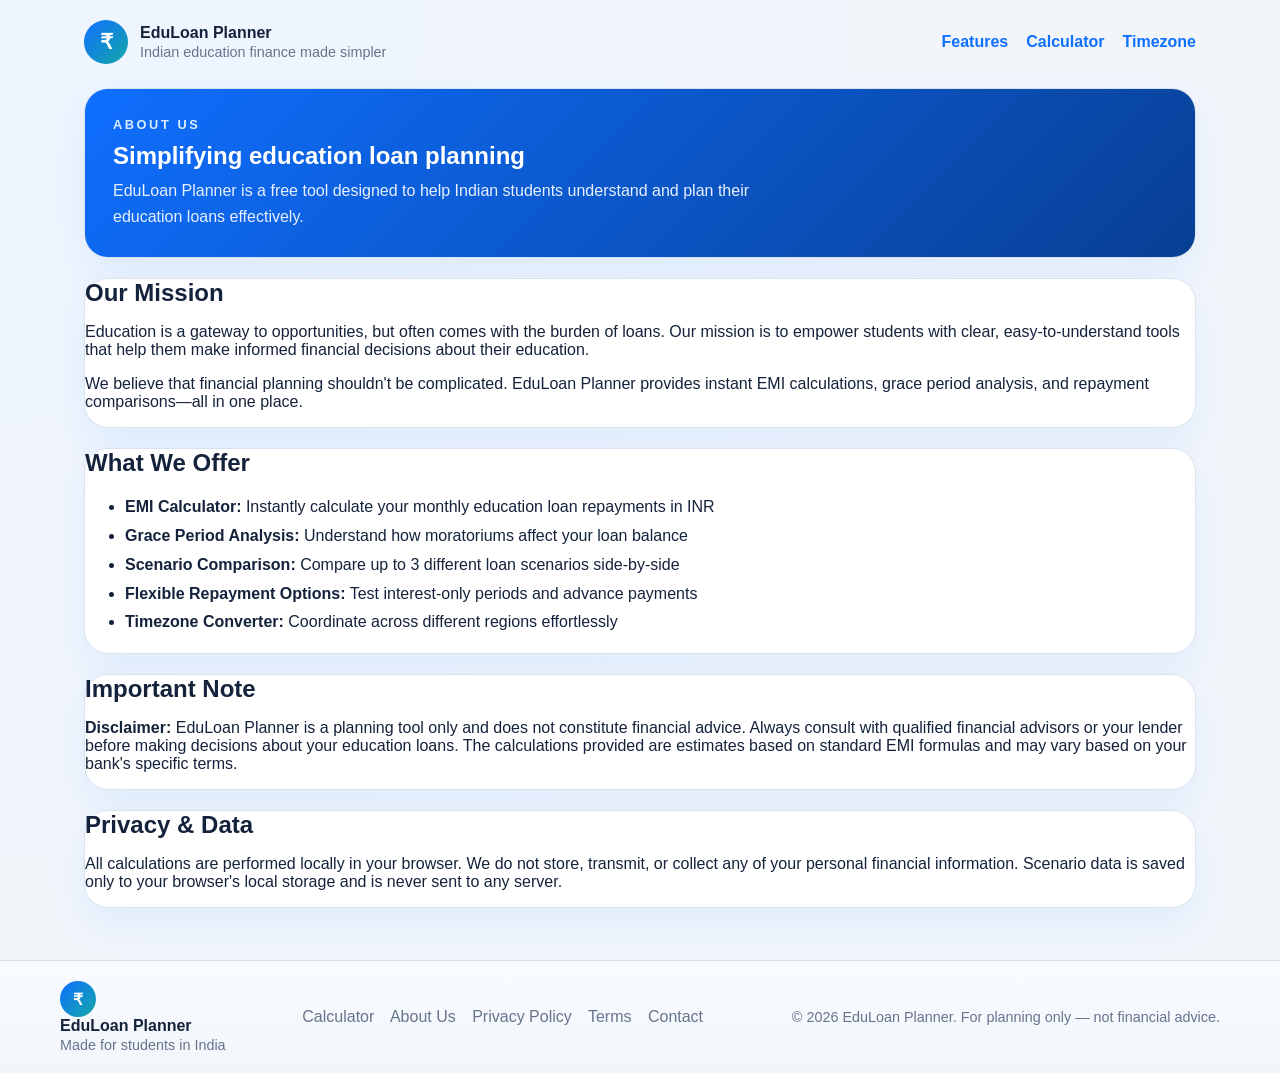
==== about.html @ b0f6a818 "Add about.html" ====
<!DOCTYPE html>
<html lang="en">
  <head>
    <meta charset="UTF-8" />
    <meta name="viewport" content="width=device-width, initial-scale=1.0" />
    <title>About Us | EduLoan Planner</title>
    <meta
      name="description"
      content="Learn about EduLoan Planner and our mission to simplify education loan planning for Indian students."
    />
    <link rel="stylesheet" href="styles.css" />
  </head>
  <body>
    <header class="topbar">
      <div class="brand-block">
        <div class="brand-mark">₹</div>
        <div>
          <p class="brand-name">EduLoan Planner</p>
          <p class="brand-tag">Indian education finance made simpler</p>
        </div>
      </div>
      <nav class="nav">
        <ul class="nav-list">
          <li><a class="nav-link" href="index.html#features">Features</a></li>
          <li><a class="nav-link" href="index.html#calculator">Calculator</a></li>
          <li><a class="nav-link" href="timezone.html">Timezone</a></li>
        </ul>
      </nav>
    </header>

    <main class="page-shell">
      <section class="card hero-card">
        <div class="hero-content">
          <div>
            <p class="eyebrow">About us</p>
            <h1>Simplifying education loan planning</h1>
            <p class="hero-copy">
              EduLoan Planner is a free tool designed to help Indian students understand and plan their education loans effectively.
            </p>
          </div>
        </div>
      </section>

      <section class="card">
        <div class="section-heading">
          <h2>Our Mission</h2>
        </div>
        <p>
          Education is a gateway to opportunities, but often comes with the burden of loans. Our mission is to empower students 
          with clear, easy-to-understand tools that help them make informed financial decisions about their education.
        </p>
        <p>
          We believe that financial planning shouldn't be complicated. EduLoan Planner provides instant EMI calculations, 
          grace period analysis, and repayment comparisons—all in one place.
        </p>
      </section>

      <section class="card">
        <div class="section-heading">
          <h2>What We Offer</h2>
        </div>
        <ul style="line-height: 1.8;">
          <li><strong>EMI Calculator:</strong> Instantly calculate your monthly education loan repayments in INR</li>
          <li><strong>Grace Period Analysis:</strong> Understand how moratoriums affect your loan balance</li>
          <li><strong>Scenario Comparison:</strong> Compare up to 3 different loan scenarios side-by-side</li>
          <li><strong>Flexible Repayment Options:</strong> Test interest-only periods and advance payments</li>
          <li><strong>Timezone Converter:</strong> Coordinate across different regions effortlessly</li>
        </ul>
      </section>

      <section class="card">
        <div class="section-heading">
          <h2>Important Note</h2>
        </div>
        <p>
          <strong>Disclaimer:</strong> EduLoan Planner is a planning tool only and does not constitute financial advice. 
          Always consult with qualified financial advisors or your lender before making decisions about your education loans. 
          The calculations provided are estimates based on standard EMI formulas and may vary based on your bank's specific terms.
        </p>
      </section>

      <section class="card">
        <div class="section-heading">
          <h2>Privacy & Data</h2>
        </div>
        <p>
          All calculations are performed locally in your browser. We do not store, transmit, or collect any of your 
          personal financial information. Scenario data is saved only to your browser's local storage and is never sent to any server.
        </p>
      </section>
    </main>

    <footer class="site-footer">
      <div class="footer-grid">
        <div class="footer-brand">
          <div class="brand-mark small">₹</div>
          <div>
            <p class="brand-name">EduLoan Planner</p>
            <p class="brand-tag">Made for students in India</p>
          </div>
        </div>
        <div class="footer-links">
          <a href="index.html">Calculator</a>
          <a href="about.html">About Us</a>
          <a href="privacy.html">Privacy Policy</a>
          <a href="terms.html">Terms</a>
          <a href="contact.html">Contact</a>
        </div>
        <div class="footer-legal">
          <p>© 2026 EduLoan Planner. For planning only — not financial advice.</p>
        </div>
      </div>
    </footer>
  </body>
</html>
---- styles.css ----
:root {
  color-scheme: light;
  --bg: #f2f6fb;
  --surface: #ffffff;
  --primary: #0f6fff;
  --primary-dark: #0a53bf;
  --accent: #14a8a8;
  --text: #14223b;
  --muted: #66748c;
  --border: #d8e2ee;
}

* {
  box-sizing: border-box;
}

body {
  margin: 0;
  font-family: Inter, "Segoe UI", Roboto, Arial, sans-serif;
  background: radial-gradient(circle at top left, #eef5ff 0%, var(--bg) 60%);
  color: var(--text);
}

.topbar {
  max-width: 1160px;
  margin: 0 auto;
  padding: 20px 24px 0;
  display: flex;
  align-items: center;
  justify-content: space-between;
  gap: 16px;
}

.brand-block {
  display: flex;
  align-items: center;
  gap: 12px;
}

.brand-mark {
  width: 44px;
  height: 44px;
  display: grid;
  place-items: center;
  border-radius: 50%;
  background: linear-gradient(135deg, var(--primary) 0%, var(--accent) 100%);
  color: #fff;
  font-size: 1.3rem;
  font-weight: 800;
}

.brand-name {
  margin: 0;
  font-weight: 800;
}

.brand-tag {
  margin: 2px 0 0;
  color: var(--muted);
  font-size: 0.9rem;
}

.nav-link,
.button-link {
  text-decoration: none;
  color: var(--primary);
  font-weight: 700;
}

.nav {
  display: flex;
  align-items: center;
}

.nav-list {
  list-style: none;
  margin: 0;
  padding: 0;
  display: flex;
  gap: 18px;
}

.page-shell {
  max-width: 1160px;
  margin: 0 auto;
  padding: 24px;
  display: grid;
  gap: 20px;
}

.card {
  background: var(--surface);
  border: 1px solid var(--border);
  border-radius: 24px;
  box-shadow: 0 18px 40px rgba(15, 111, 255, 0.08);
}

.hero-card {
  padding: 28px;
  background: linear-gradient(135deg, #0f6fff 0%, #083f94 100%);
  color: #fff;
}

.hero-content {
  display: grid;
  grid-template-columns: 1.6fr 0.8fr;
  gap: 20px;
  align-items: center;
}

.hero-actions {
  display: flex;
  flex-wrap: wrap;
  gap: 12px;
  margin-top: 18px;
}

.button-link {
  display: inline-flex;
  align-items: center;
  justify-content: center;
  padding: 10px 16px;
  border-radius: 999px;
  background: #fff;
  color: var(--primary);
}

.secondary-link {
  background: rgba(255,255,255,0.16);
  color: #fff;
  border: 1px solid rgba(255,255,255,0.2);
}

.hero-badge {
  padding: 18px;
  border-radius: 20px;
  background: rgba(255,255,255,0.16);
  backdrop-filter: blur(10px);
  text-align: center;
}

.hero-badge p,
.hero-badge span {
  margin: 0;
  color: #e8f0ff;
}

.hero-badge strong {
  display: block;
  font-size: 1.8rem;
  margin: 6px 0;
}

.eyebrow {
  margin: 0 0 10px;
  text-transform: uppercase;
  letter-spacing: 0.2em;
  font-size: 0.8rem;
  font-weight: 700;
  color: #dcecff;
}

h1,
h2,
h3 {
  margin: 0 0 8px;
}

.hero-copy,
.note,
.schedule-head p,
.insight-card p {
  margin: 0;
  color: var(--muted);
  line-height: 1.6;
}

.hero-card .hero-copy {
  color: #e7f0ff;
  max-width: 700px;
}

.calculator-card,
.results-card,
.schedule-card {
  padding: 24px;
}

.control-grid {
  display: grid;
  grid-template-columns: repeat(2, minmax(0, 1fr));
  gap: 18px;
}

.field-group {
  display: grid;
  gap: 8px;
  padding: 14px;
  border: 1px solid var(--border);
  border-radius: 16px;
  background: #fbfdff;
}

.checkbox-field {
  align-content: center;
}

.checkbox-field label {
  justify-content: space-between;
}

.checkbox-field input {
  width: auto;
  accent-color: var(--primary);
}

label {
  display: flex;
  align-items: center;
  justify-content: space-between;
  gap: 8px;
  font-weight: 700;
}

.value-pill {
  display: inline-flex;
  align-items: center;
  padding: 4px 8px;
  border-radius: 999px;
  background: #edf5ff;
  color: var(--primary);
  font-size: 0.85rem;
  font-weight: 700;
}

input[type="number"],
input[type="range"] {
  width: 100%;
}

input[type="number"] {
  padding: 10px 12px;
  border: 1px solid var(--border);
  border-radius: 12px;
  font-size: 1rem;
}

input[type="range"] {
  accent-color: var(--primary);
  cursor: pointer;
}

input:focus {
  outline: 2px solid rgba(15, 111, 255, 0.18);
  border-color: var(--primary);
}

.actions {
  display: flex;
  flex-wrap: wrap;
  gap: 12px;
  margin-top: 18px;
}

button {
  border: none;
  border-radius: 999px;
  padding: 12px 18px;
  font-size: 1rem;
  font-weight: 700;
  cursor: pointer;
  background: var(--primary);
  color: #fff;
}

button:hover {
  background: var(--primary-dark);
}

.secondary-btn {
  background: #e9f2ff;
  color: var(--primary);
}

.secondary-btn:hover {
  background: #dceaff;
}

.section-heading {
  margin-bottom: 16px;
}

.feature-grid {
  display: grid;
  grid-template-columns: repeat(3, minmax(0, 1fr));
  gap: 14px;
}

.feature-box {
  padding: 16px;
  border: 1px solid var(--border);
  border-radius: 16px;
  background: #f8fbff;
}

/* Alignment and spacing fixes for the features section */
.feature-card {
  padding: 24px;
}

.feature-grid {
  align-items: start;
}

.feature-box {
  display: flex;
  flex-direction: column;
  justify-content: flex-start;
  min-height: 120px;
}

.section-heading .eyebrow {
  margin-bottom: 8px;
  color: rgba(20,34,59,0.14);
  letter-spacing: 0.18em;
}

.feature-box h3 {
  margin-bottom: 6px;
}

.feature-box p {
  margin: 0;
  color: var(--muted);
  line-height: 1.6;
}

.results-grid {
  display: grid;
  grid-template-columns: repeat(3, minmax(0, 1fr));
  gap: 14px;
}

/* Timezone calculator styles */
.timezone-card {
  padding: 20px;
}

.timezone-grid {
  display: grid;
  grid-template-columns: 1fr 1fr;
  gap: 18px;
  align-items: start;
}

.timezone-controls label {
  display: block;
  margin-top: 10px;
  font-weight: 700;
}

.timezone-output {
  padding: 14px;
  border: 1px solid var(--border);
  border-radius: 12px;
  background: #fbfdff;
}

.timezone-reference-card {
  padding: 24px;
}

.timezone-reference-grid {
  display: grid;
  grid-template-columns: repeat(auto-fit, minmax(200px, 1fr));
  gap: 14px;
}

.tz-ref-card {
  padding: 16px;
  background: linear-gradient(135deg, #f8fbff 0%, #eefdfd 100%);
  border: 1px solid #d8e2ee;
  border-radius: 12px;
  text-align: center;
}

.tz-name {
  margin: 0 0 8px;
  font-size: 0.9rem;
  color: var(--muted);
  font-weight: 600;
}

.tz-time {
  display: block;
  font-size: 1.4rem;
  color: var(--primary);
  font-weight: 800;
  font-family: 'Courier New', monospace;
}

@media (max-width: 820px) {
  .timezone-grid {
    grid-template-columns: 1fr;
  }

  .timezone-reference-grid {
    grid-template-columns: repeat(auto-fit, minmax(150px, 1fr));
  }
}

.result-box,
.insight-card {
  padding: 16px;
  background: #f8fbff;
  border: 1px solid #e5efff;
  border-radius: 16px;
}

.result-label {
  display: block;
  font-size: 0.9rem;
  color: var(--muted);
  margin-bottom: 8px;
}

.result-box strong {
  font-size: 1.25rem;
}

.insight-grid {
  display: grid;
  grid-template-columns: repeat(2, minmax(0, 1fr));
  gap: 14px;
  margin-top: 14px;
}

.accent-card {
  background: linear-gradient(135deg, #f2f8ff 0%, #eefdfd 100%);
}

.chart-wrap {
  margin-top: 16px;
  border-radius: 16px;
  padding: 16px;
  background: linear-gradient(135deg, #f8fbff 0%, #eef6ff 100%);
  border: 1px solid #e2ebf8;
}

canvas {
  width: 100%;
  height: auto;
}

.schedule-head {
  display: flex;
  align-items: center;
  justify-content: space-between;
  gap: 12px;
  margin-bottom: 12px;
}

.table-wrap {
  overflow-x: auto;
}

table {
  width: 100%;
  border-collapse: collapse;
}

th,
td {
  padding: 10px 12px;
  border-bottom: 1px solid #e9eff6;
  text-align: left;
}

th {
  color: var(--muted);
  font-size: 0.9rem;
  font-weight: 700;
  text-transform: uppercase;
  letter-spacing: 0.04em;
}

tr:last-child td {
  border-bottom: none;
}

@media (max-width: 820px) {
  .control-grid,
  .results-grid,
  .insight-grid,
  .feature-grid,
  .hero-content {
    grid-template-columns: 1fr;
  }

  .schedule-head {
    flex-direction: column;
    align-items: flex-start;
  }

  .topbar {
    flex-direction: column;
    align-items: flex-start;
  }
}

.site-footer {
  margin-top: 28px;
  background: linear-gradient(180deg, #f8fbff 0%, #f2f6fb 100%);
  border-top: 1px solid var(--border);
  padding: 20px 24px;
}

.footer-grid {
  max-width: 1160px;
  margin: 0 auto;
  display: flex;
  gap: 20px;
  align-items: center;
  justify-content: space-between;
}

.footer-links a {
  margin-right: 12px;
  color: var(--muted);
  text-decoration: none;
}

.footer-legal p {
  margin: 0;
  color: var(--muted);
  font-size: 0.9rem;
}

.brand-mark.small {
  width: 36px;
  height: 36px;
  font-size: 1rem;
}

/* Loan Comparison Tool Styles */
.comparison-card {
  padding: 24px;
}

.comparison-controls {
  display: flex;
  gap: 12px;
  margin-bottom: 20px;
  flex-wrap: wrap;
}

.primary-btn {
  background: var(--primary);
  color: #fff;
  border: none;
  border-radius: 999px;
  padding: 12px 18px;
  font-size: 1rem;
  font-weight: 700;
  cursor: pointer;
}

.primary-btn:hover {
  background: var(--primary-dark);
}

.scenarios-container {
  display: grid;
  grid-template-columns: repeat(auto-fit, minmax(280px, 1fr));
  gap: 14px;
  margin-bottom: 20px;
}

.empty-state {
  grid-column: 1 / -1;
  padding: 40px 20px;
  text-align: center;
  background: #fbfdff;
  border: 1px dashed var(--border);
  border-radius: 16px;
  color: var(--muted);
}

.scenario-card {
  padding: 16px;
  border: 1px solid var(--border);
  border-radius: 16px;
  background: #f8fbff;
  transition: all 0.2s ease;
}

.scenario-card:hover {
  border-color: var(--primary);
  box-shadow: 0 4px 12px rgba(15, 111, 255, 0.1);
}

.scenario-header {
  display: flex;
  justify-content: space-between;
  align-items: center;
  margin-bottom: 12px;
  padding-bottom: 12px;
  border-bottom: 1px solid var(--border);
}

.scenario-header h4 {
  margin: 0;
  font-size: 1rem;
  color: var(--text);
}

.scenario-meta {
  font-size: 0.75rem;
  color: var(--muted);
}

.scenario-details {
  display: grid;
  grid-template-columns: 1fr 1fr;
  gap: 10px;
  margin-bottom: 12px;
  padding: 12px 0;
  border-bottom: 1px solid var(--border);
}

.scenario-detail {
  display: flex;
  flex-direction: column;
  gap: 4px;
}

.scenario-detail .label {
  font-size: 0.8rem;
  color: var(--muted);
  font-weight: 600;
}

.scenario-detail .value {
  font-size: 0.95rem;
  color: var(--text);
  font-weight: 600;
}

.scenario-results {
  display: grid;
  grid-template-columns: 1fr;
  gap: 10px;
  margin-bottom: 12px;
  padding: 12px 0;
}

.result {
  display: flex;
  justify-content: space-between;
  align-items: center;
}

.result .label {
  font-size: 0.85rem;
  color: var(--muted);
}

.result strong {
  color: var(--primary);
  font-weight: 700;
}

.remove-scenario-btn {
  width: 100%;
  background: #ffebee;
  color: #c62828;
  border: 1px solid #ffcdd2;
  border-radius: 8px;
  padding: 8px 12px;
  font-size: 0.9rem;
  font-weight: 600;
  cursor: pointer;
  transition: all 0.2s ease;
}

.remove-scenario-btn:hover {
  background: #ffcdd2;
  color: #b71c1c;
}

.comparison-table-wrap {
  margin-top: 20px;
  padding: 16px;
  background: #fbfdff;
  border-radius: 16px;
  border: 1px solid var(--border);
  overflow-x: auto;
}

.comparison-table {
  width: 100%;
  border-collapse: collapse;
  font-size: 0.95rem;
}

.comparison-table th {
  background: linear-gradient(135deg, #eef5ff 0%, #f8fbff 100%);
  color: var(--text);
  font-weight: 700;
  padding: 12px;
  text-align: left;
  border-bottom: 2px solid var(--primary);
}

.comparison-table td {
  padding: 12px;
  border-bottom: 1px solid #e9eff6;
  color: var(--text);
}

.comparison-table tbody tr:hover {
  background: #f8fbff;
}

.comparison-table tbody tr:last-child td {
  border-bottom: none;
}

@media (max-width: 820px) {
  .scenarios-container {
    grid-template-columns: 1fr;
  }

  .scenario-details {
    grid-template-columns: 1fr;
  }

  .comparison-table {
    font-size: 0.85rem;
  }

  .comparison-table th,
  .comparison-table td {
    padding: 8px;
  }
}
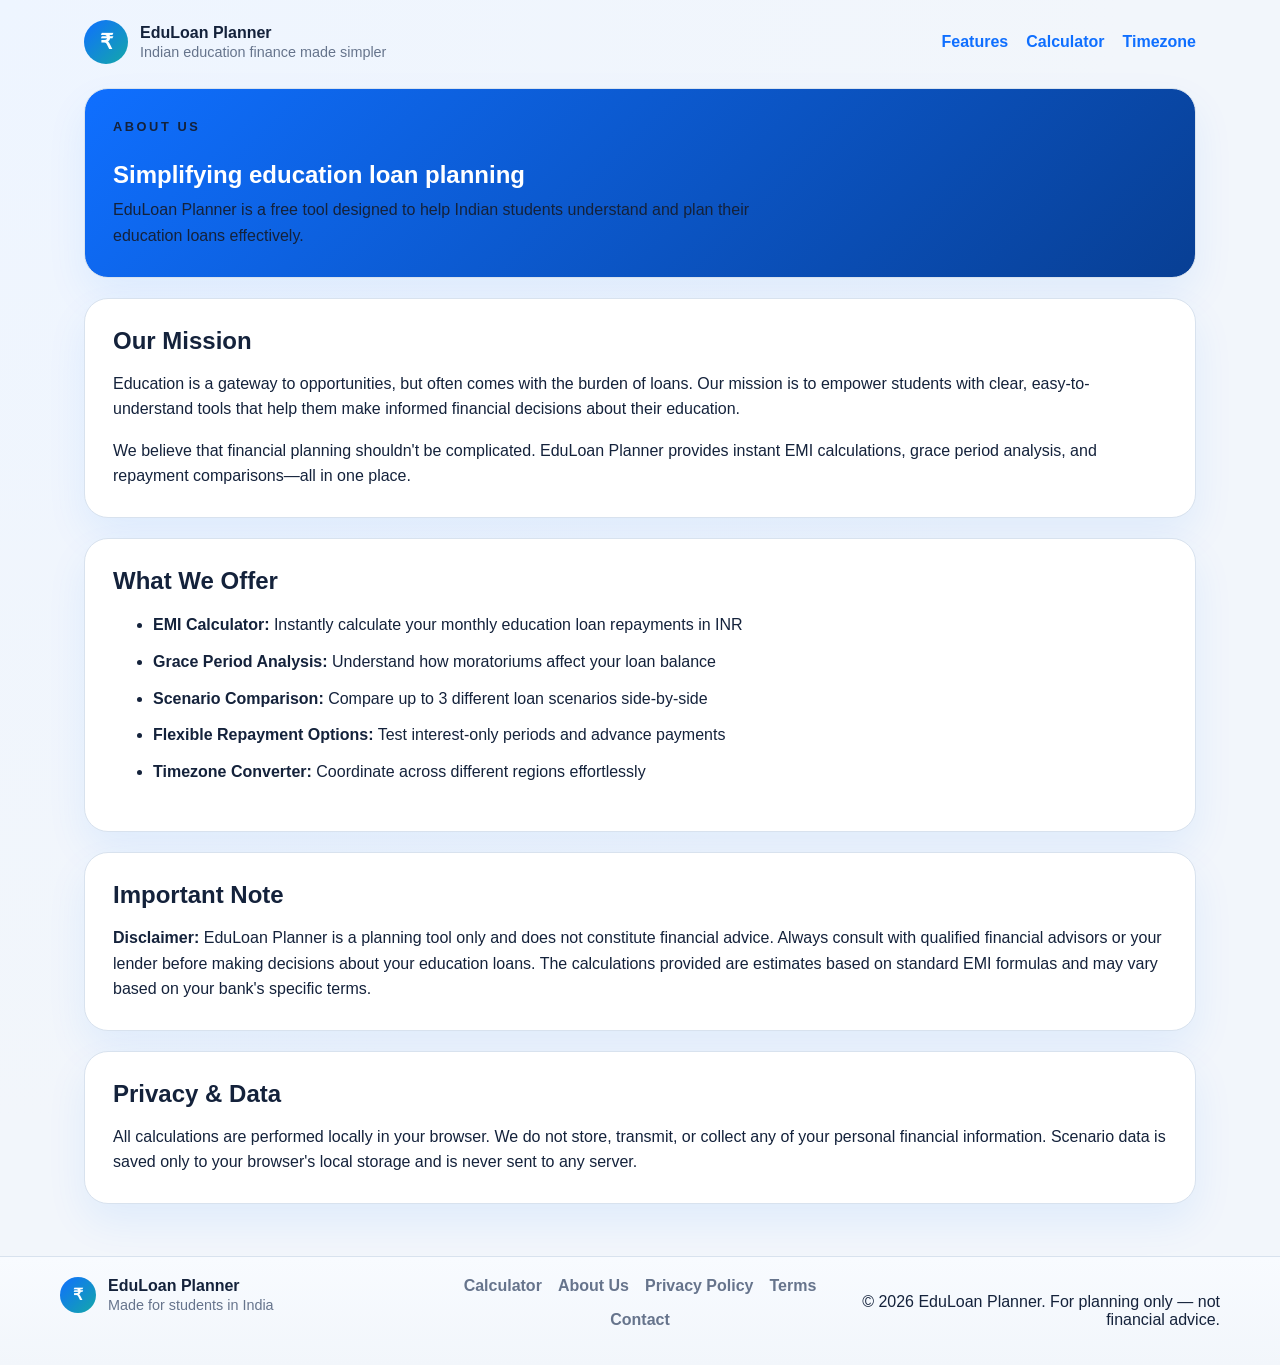
==== commit c6766cd8: "Update 5 files" ====
--- a/about.html
+++ b/about.html
@@ -30,14 +30,12 @@
 
     <main class="page-shell">
       <section class="card hero-card">
-        <div class="hero-content">
-          <div>
-            <p class="eyebrow">About us</p>
-            <h1>Simplifying education loan planning</h1>
-            <p class="hero-copy">
-              EduLoan Planner is a free tool designed to help Indian students understand and plan their education loans effectively.
-            </p>
-          </div>
+        <div class="hero-content-single">
+          <p class="eyebrow">About us</p>
+          <h1>Simplifying education loan planning</h1>
+          <p class="hero-copy">
+            EduLoan Planner is a free tool designed to help Indian students understand and plan their education loans effectively.
+          </p>
         </div>
       </section>
 
--- a/styles.css
+++ b/styles.css
@@ -108,6 +108,31 @@
   align-items: center;
 }
 
+.hero-content-single {
+  display: flex;
+  flex-direction: column;
+  gap: 8px;
+}
+
+.hero-content-single h1 {
+  margin: 0;
+}
+
+.hero-content-single .eyebrow {
+  margin: 0 0 10px;
+  text-transform: uppercase;
+  letter-spacing: 0.2em;
+  font-size: 0.8rem;
+  font-weight: 700;
+  color: #dcecff;
+}
+
+.hero-content-single .hero-copy {
+  color: #e7f0ff;
+  max-width: 700px;
+  margin: 0;
+}
+
 .hero-actions {
   display: flex;
   flex-wrap: wrap;
@@ -505,6 +530,36 @@
   .topbar {
     flex-direction: column;
     align-items: flex-start;
+    gap: 16px;
+  }
+
+  .nav-list {
+    flex-wrap: wrap;
+    gap: 12px;
+  }
+
+  .nav-link {
+    font-size: 0.9rem;
+  }
+
+  .page-shell .card {
+    padding: 20px;
+  }
+
+  .hero-card {
+    padding: 20px !important;
+  }
+
+  .section-heading h2 {
+    font-size: 1.4rem;
+  }
+
+  .timezone-grid {
+    grid-template-columns: 1fr;
+  }
+
+  .timezone-reference-grid {
+    grid-template-columns: repeat(auto-fit, minmax(150px, 1fr));
   }
 }
 
@@ -520,20 +575,127 @@
   margin: 0 auto;
   display: flex;
   gap: 20px;
-  align-items: center;
+  align-items: flex-start;
   justify-content: space-between;
+  flex-wrap: wrap;
+}
+
+.footer-brand {
+  display: flex;
+  align-items: flex-start;
+  gap: 12px;
+  flex: 1;
+  min-width: 200px;
+}
+
+.footer-links {
+  display: flex;
+  flex-wrap: wrap;
+  gap: 16px;
+  flex: 1;
+  min-width: 200px;
+  justify-content: center;
 }
 
 .footer-links a {
-  margin-right: 12px;
   color: var(--muted);
   text-decoration: none;
-}
-
-.footer-legal p {
-  margin: 0;
-  color: var(--muted);
-  font-size: 0.9rem;
+  font-weight: 600;
+  transition: color 0.2s ease;
+}
+
+.footer-links a:hover {
+  color: var(--primary);
+}
+
+.footer-legal {
+  flex: 1;
+  min-width: 200px;
+  text-align: right;
+}
+
+@media (max-width: 820px) {
+  .footer-grid {
+    flex-direction: column;
+    gap: 16px;
+    justify-content: flex-start;
+  }
+
+  .footer-brand {
+    flex: auto;
+  }
+
+  .footer-links {
+    justify-content: flex-start;
+    gap: 12px;
+  }
+
+  .footer-legal {
+    text-align: left;
+  }
+
+  .footer-legal p {
+    font-size: 0.85rem;
+  }
+}
+
+/* Page content styles */
+.page-shell a {
+  color: var(--primary);
+  text-decoration: none;
+  font-weight: 600;
+  transition: opacity 0.2s ease;
+}
+
+.page-shell a:hover {
+  opacity: 0.8;
+  text-decoration: underline;
+}
+
+.page-shell ul {
+  line-height: 1.8;
+}
+
+.page-shell .card {
+  padding: 28px;
+}
+
+.page-shell .card p {
+  margin: 0 0 16px;
+  line-height: 1.6;
+  color: var(--text);
+}
+
+.page-shell .card p:last-child {
+  margin-bottom: 0;
+}
+
+.page-shell .card li {
+  margin-bottom: 8px;
+  color: var(--text);
+}
+
+.page-shell .card strong {
+  font-weight: 700;
+  color: var(--text);
+}
+
+.section-heading {
+  margin-bottom: 16px;
+}
+
+.section-heading h2 {
+  margin: 0 0 8px;
+  color: var(--text);
+}
+
+.section-heading .eyebrow {
+  margin: 0 0 8px;
+  text-transform: uppercase;
+  letter-spacing: 0.18em;
+  font-size: 0.8rem;
+  font-weight: 700;
+  color: rgba(20,34,59,0.6);
 }
 
 .brand-mark.small {
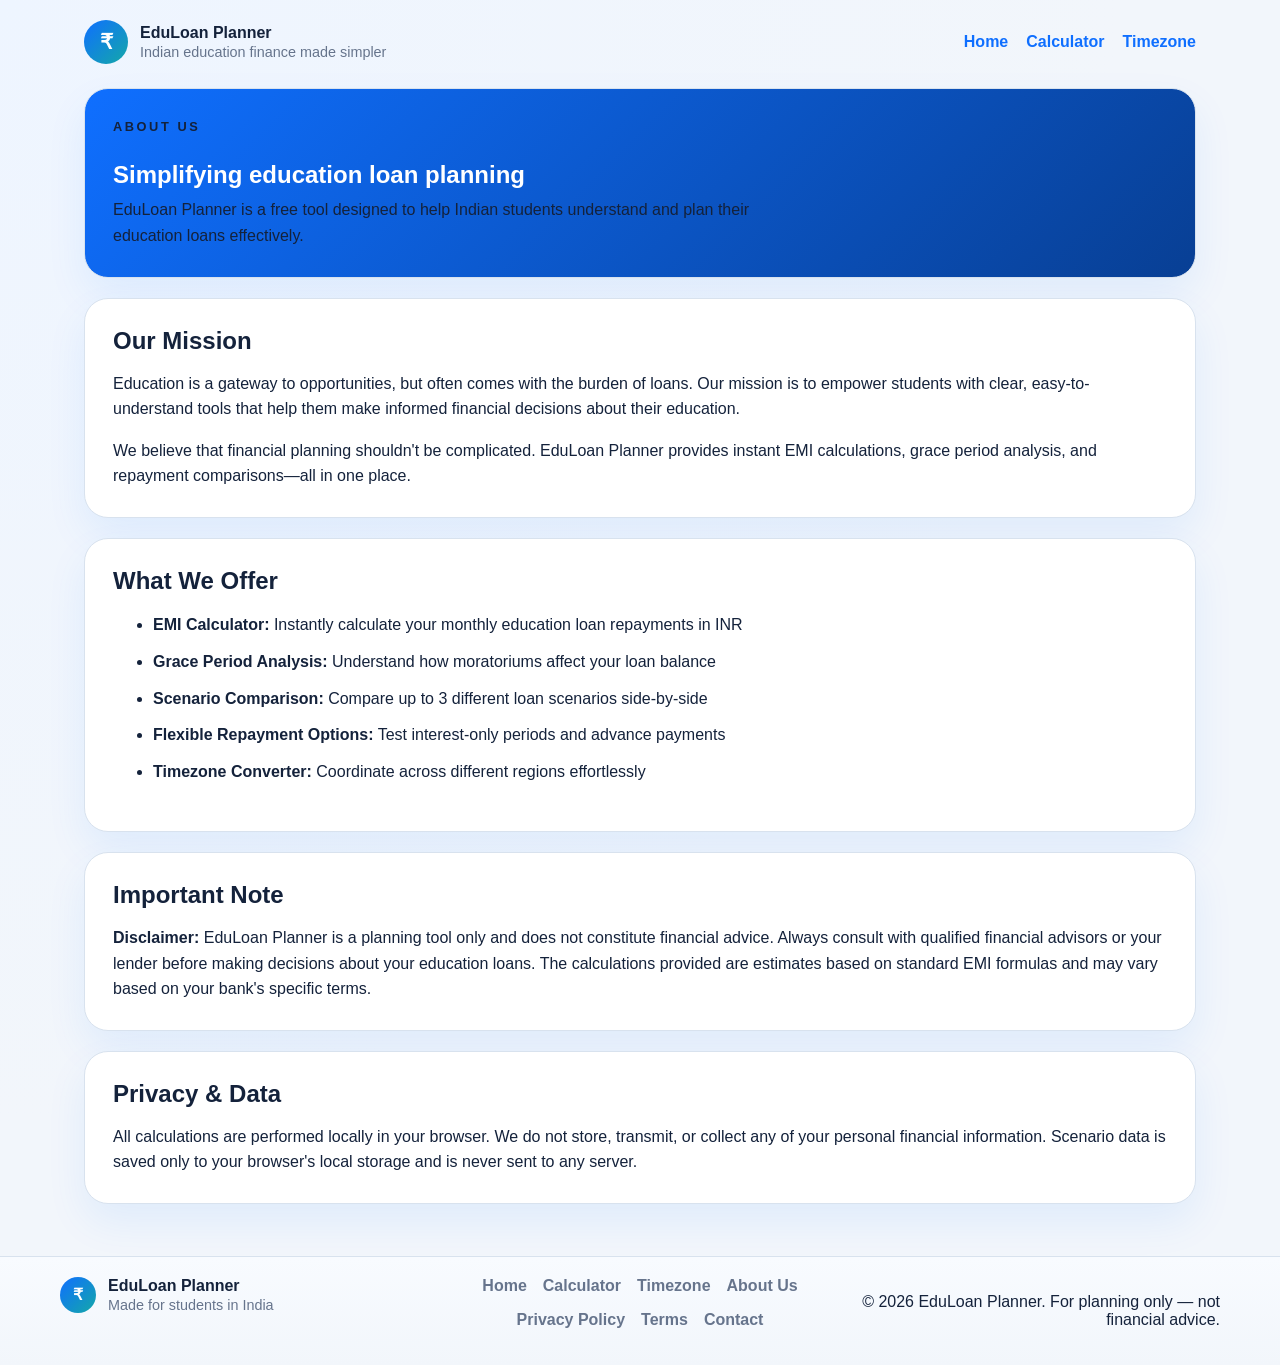
==== commit 5a69492f: "Update 5 files" ====
--- a/about.html
+++ b/about.html
@@ -8,6 +8,10 @@
       name="description"
       content="Learn about EduLoan Planner and our mission to simplify education loan planning for Indian students."
     />
+    <meta name="google-site-verification" content="9NoZDg2IGK6fxFpJTh0Nt341arVPFT_Xz06VqUZ4-30" />
+    <meta name="keywords" content="about EduLoan Planner, education loan planning" />
+    <meta name="author" content="EduLoan Planner" />
+    <link rel="canonical" href="https://him001133.github.io/loan/about.html" />
     <link rel="stylesheet" href="styles.css" />
   </head>
   <body>
@@ -21,8 +25,8 @@
       </div>
       <nav class="nav">
         <ul class="nav-list">
-          <li><a class="nav-link" href="index.html#features">Features</a></li>
-          <li><a class="nav-link" href="index.html#calculator">Calculator</a></li>
+          <li><a class="nav-link" href="index.html">Home</a></li>
+          <li><a class="nav-link" href="calculator.html">Calculator</a></li>
           <li><a class="nav-link" href="timezone.html">Timezone</a></li>
         </ul>
       </nav>
@@ -98,7 +102,9 @@
           </div>
         </div>
         <div class="footer-links">
-          <a href="index.html">Calculator</a>
+          <a href="index.html">Home</a>
+          <a href="calculator.html">Calculator</a>
+          <a href="timezone.html">Timezone</a>
           <a href="about.html">About Us</a>
           <a href="privacy.html">Privacy Policy</a>
           <a href="terms.html">Terms</a>
--- a/styles.css
+++ b/styles.css
@@ -425,12 +425,144 @@
 }
 
 @media (max-width: 820px) {
+  .control-grid,
+  .results-grid,
+  .insight-grid,
+  .feature-grid,
+  .hero-content {
+    grid-template-columns: 1fr;
+  }
+
+  .schedule-head {
+    flex-direction: column;
+    align-items: flex-start;
+  }
+
+  .topbar {
+    flex-direction: column;
+    align-items: flex-start;
+    gap: 16px;
+  }
+
+  .nav-list {
+    flex-wrap: wrap;
+    gap: 12px;
+  }
+
+  .nav-link {
+    font-size: 0.9rem;
+  }
+
+  .page-shell .card {
+    padding: 20px;
+  }
+
+  .hero-card {
+    padding: 20px !important;
+  }
+
+  .section-heading h2 {
+    font-size: 1.4rem;
+  }
+
   .timezone-grid {
     grid-template-columns: 1fr;
   }
 
   .timezone-reference-grid {
     grid-template-columns: repeat(auto-fit, minmax(150px, 1fr));
+  }
+
+  .footer-grid {
+    flex-direction: column;
+    gap: 16px;
+    justify-content: flex-start;
+  }
+
+  .footer-brand {
+    flex: auto;
+  }
+
+  .footer-links {
+    justify-content: flex-start;
+    gap: 12px;
+  }
+
+  .footer-legal {
+    text-align: left;
+  }
+
+  .footer-legal p {
+    font-size: 0.85rem;
+  }
+
+  .scenarios-container {
+    grid-template-columns: 1fr;
+  }
+
+  .scenario-details {
+    grid-template-columns: 1fr;
+  }
+
+  .comparison-table {
+    font-size: 0.85rem;
+  }
+
+  .comparison-table th,
+  .comparison-table td {
+    padding: 8px;
+  }
+
+  .tools-grid {
+    grid-template-columns: 1fr;
+  }
+
+  .benefits-grid {
+    grid-template-columns: repeat(auto-fit, minmax(200px, 1fr));
+  }
+
+  .stats-grid {
+    grid-template-columns: repeat(2, 1fr);
+  }
+
+  .cta-card {
+    padding: 24px !important;
+  }
+
+  .cta-actions {
+    flex-direction: column;
+  }
+
+  .cta-actions a {
+    width: 100%;
+  }
+
+  .tool-card {
+    padding: 20px;
+  }
+
+  .tool-icon {
+    font-size: 2rem;
+  }
+
+  .tool-card h3 {
+    font-size: 1.1rem;
+  }
+
+  .benefit-box {
+    padding: 16px;
+  }
+
+  .benefit-icon {
+    font-size: 1.5rem;
+  }
+
+  .stat-box {
+    padding: 16px;
+  }
+
+  .stat-number {
+    font-size: 1.5rem;
   }
 }
 
@@ -513,56 +645,6 @@
   border-bottom: none;
 }
 
-@media (max-width: 820px) {
-  .control-grid,
-  .results-grid,
-  .insight-grid,
-  .feature-grid,
-  .hero-content {
-    grid-template-columns: 1fr;
-  }
-
-  .schedule-head {
-    flex-direction: column;
-    align-items: flex-start;
-  }
-
-  .topbar {
-    flex-direction: column;
-    align-items: flex-start;
-    gap: 16px;
-  }
-
-  .nav-list {
-    flex-wrap: wrap;
-    gap: 12px;
-  }
-
-  .nav-link {
-    font-size: 0.9rem;
-  }
-
-  .page-shell .card {
-    padding: 20px;
-  }
-
-  .hero-card {
-    padding: 20px !important;
-  }
-
-  .section-heading h2 {
-    font-size: 1.4rem;
-  }
-
-  .timezone-grid {
-    grid-template-columns: 1fr;
-  }
-
-  .timezone-reference-grid {
-    grid-template-columns: repeat(auto-fit, minmax(150px, 1fr));
-  }
-}
-
 .site-footer {
   margin-top: 28px;
   background: linear-gradient(180deg, #f8fbff 0%, #f2f6fb 100%);
@@ -612,31 +694,6 @@
   flex: 1;
   min-width: 200px;
   text-align: right;
-}
-
-@media (max-width: 820px) {
-  .footer-grid {
-    flex-direction: column;
-    gap: 16px;
-    justify-content: flex-start;
-  }
-
-  .footer-brand {
-    flex: auto;
-  }
-
-  .footer-links {
-    justify-content: flex-start;
-    gap: 12px;
-  }
-
-  .footer-legal {
-    text-align: left;
-  }
-
-  .footer-legal p {
-    font-size: 0.85rem;
-  }
 }
 
 /* Page content styles */
@@ -888,21 +945,191 @@
   border-bottom: none;
 }
 
-@media (max-width: 820px) {
-  .scenarios-container {
-    grid-template-columns: 1fr;
-  }
-
-  .scenario-details {
-    grid-template-columns: 1fr;
-  }
-
-  .comparison-table {
-    font-size: 0.85rem;
-  }
-
-  .comparison-table th,
-  .comparison-table td {
-    padding: 8px;
-  }
-}
+/* Tools Grid & Cards */
+.tools-grid {
+  display: grid;
+  grid-template-columns: repeat(auto-fit, minmax(300px, 1fr));
+  gap: 20px;
+  margin-top: 20px;
+}
+
+.tool-card {
+  padding: 24px;
+  background: #f8fbff;
+  border: 2px solid var(--border);
+  border-radius: 16px;
+  display: flex;
+  flex-direction: column;
+  gap: 12px;
+  transition: all 0.3s ease;
+}
+
+.tool-card:hover {
+  border-color: var(--primary);
+  box-shadow: 0 8px 24px rgba(15, 111, 255, 0.15);
+  transform: translateY(-4px);
+}
+
+.tool-card.coming-soon {
+  opacity: 0.7;
+}
+
+.tool-card.coming-soon:hover {
+  transform: none;
+  box-shadow: 0 4px 12px rgba(15, 111, 255, 0.08);
+}
+
+.tool-icon {
+  font-size: 2.5rem;
+  line-height: 1;
+}
+
+.tool-card h3 {
+  margin: 0;
+  font-size: 1.2rem;
+  color: var(--text);
+}
+
+.tool-card p {
+  margin: 0;
+  color: var(--muted);
+  line-height: 1.6;
+  flex-grow: 1;
+}
+
+.tool-features {
+  display: flex;
+  flex-wrap: wrap;
+  gap: 8px;
+  margin-top: 8px;
+}
+
+.feature-tag {
+  display: inline-block;
+  padding: 4px 10px;
+  background: rgba(15, 111, 255, 0.1);
+  color: var(--primary);
+  border-radius: 999px;
+  font-size: 0.8rem;
+  font-weight: 600;
+}
+
+.tool-link {
+  display: inline-block;
+  padding: 10px 16px;
+  background: var(--primary);
+  color: #fff;
+  text-decoration: none;
+  border-radius: 999px;
+  border: none;
+  font-weight: 700;
+  cursor: pointer;
+  transition: background 0.2s ease;
+  text-align: center;
+  margin-top: auto;
+}
+
+.tool-link:hover {
+  background: var(--primary-dark);
+}
+
+.tool-link.disabled {
+  background: #ccc;
+  cursor: not-allowed;
+}
+
+.tool-link.disabled:hover {
+  background: #ccc;
+}
+
+/* Benefits Grid */
+.benefits-grid {
+  display: grid;
+  grid-template-columns: repeat(auto-fit, minmax(250px, 1fr));
+  gap: 16px;
+  margin-top: 20px;
+}
+
+.benefit-box {
+  padding: 20px;
+  background: linear-gradient(135deg, #f8fbff 0%, #eefdfd 100%);
+  border: 1px solid var(--border);
+  border-radius: 12px;
+  text-align: center;
+}
+
+.benefit-icon {
+  font-size: 2rem;
+  margin-bottom: 10px;
+  display: block;
+}
+
+.benefit-box h3 {
+  margin: 0 0 8px;
+  font-size: 1rem;
+  color: var(--text);
+}
+
+.benefit-box p {
+  margin: 0;
+  color: var(--muted);
+  font-size: 0.95rem;
+  line-height: 1.6;
+}
+
+/* CTA Card */
+.cta-card {
+  padding: 40px !important;
+  background: linear-gradient(135deg, #0f6fff 0%, #083f94 100%);
+  color: #fff;
+  text-align: center;
+}
+
+.cta-card .section-heading h2 {
+  color: #fff;
+  margin: 0 0 8px;
+}
+
+.cta-card .section-heading p {
+  color: #e8f0ff;
+  margin: 0 0 20px;
+}
+
+.cta-actions {
+  display: flex;
+  gap: 12px;
+  flex-wrap: wrap;
+  justify-content: center;
+}
+
+/* Stats Grid */
+.stats-grid {
+  display: grid;
+  grid-template-columns: repeat(auto-fit, minmax(150px, 1fr));
+  gap: 16px;
+  margin-top: 20px;
+}
+
+.stat-box {
+  padding: 24px;
+  background: linear-gradient(135deg, #f8fbff 0%, #eef6ff 100%);
+  border: 1px solid var(--border);
+  border-radius: 12px;
+  text-align: center;
+}
+
+.stat-number {
+  display: block;
+  font-size: 2rem;
+  color: var(--primary);
+  font-weight: 800;
+  margin-bottom: 8px;
+}
+
+.stat-label {
+  margin: 0;
+  color: var(--muted);
+  font-size: 0.9rem;
+  font-weight: 600;
+}
+
